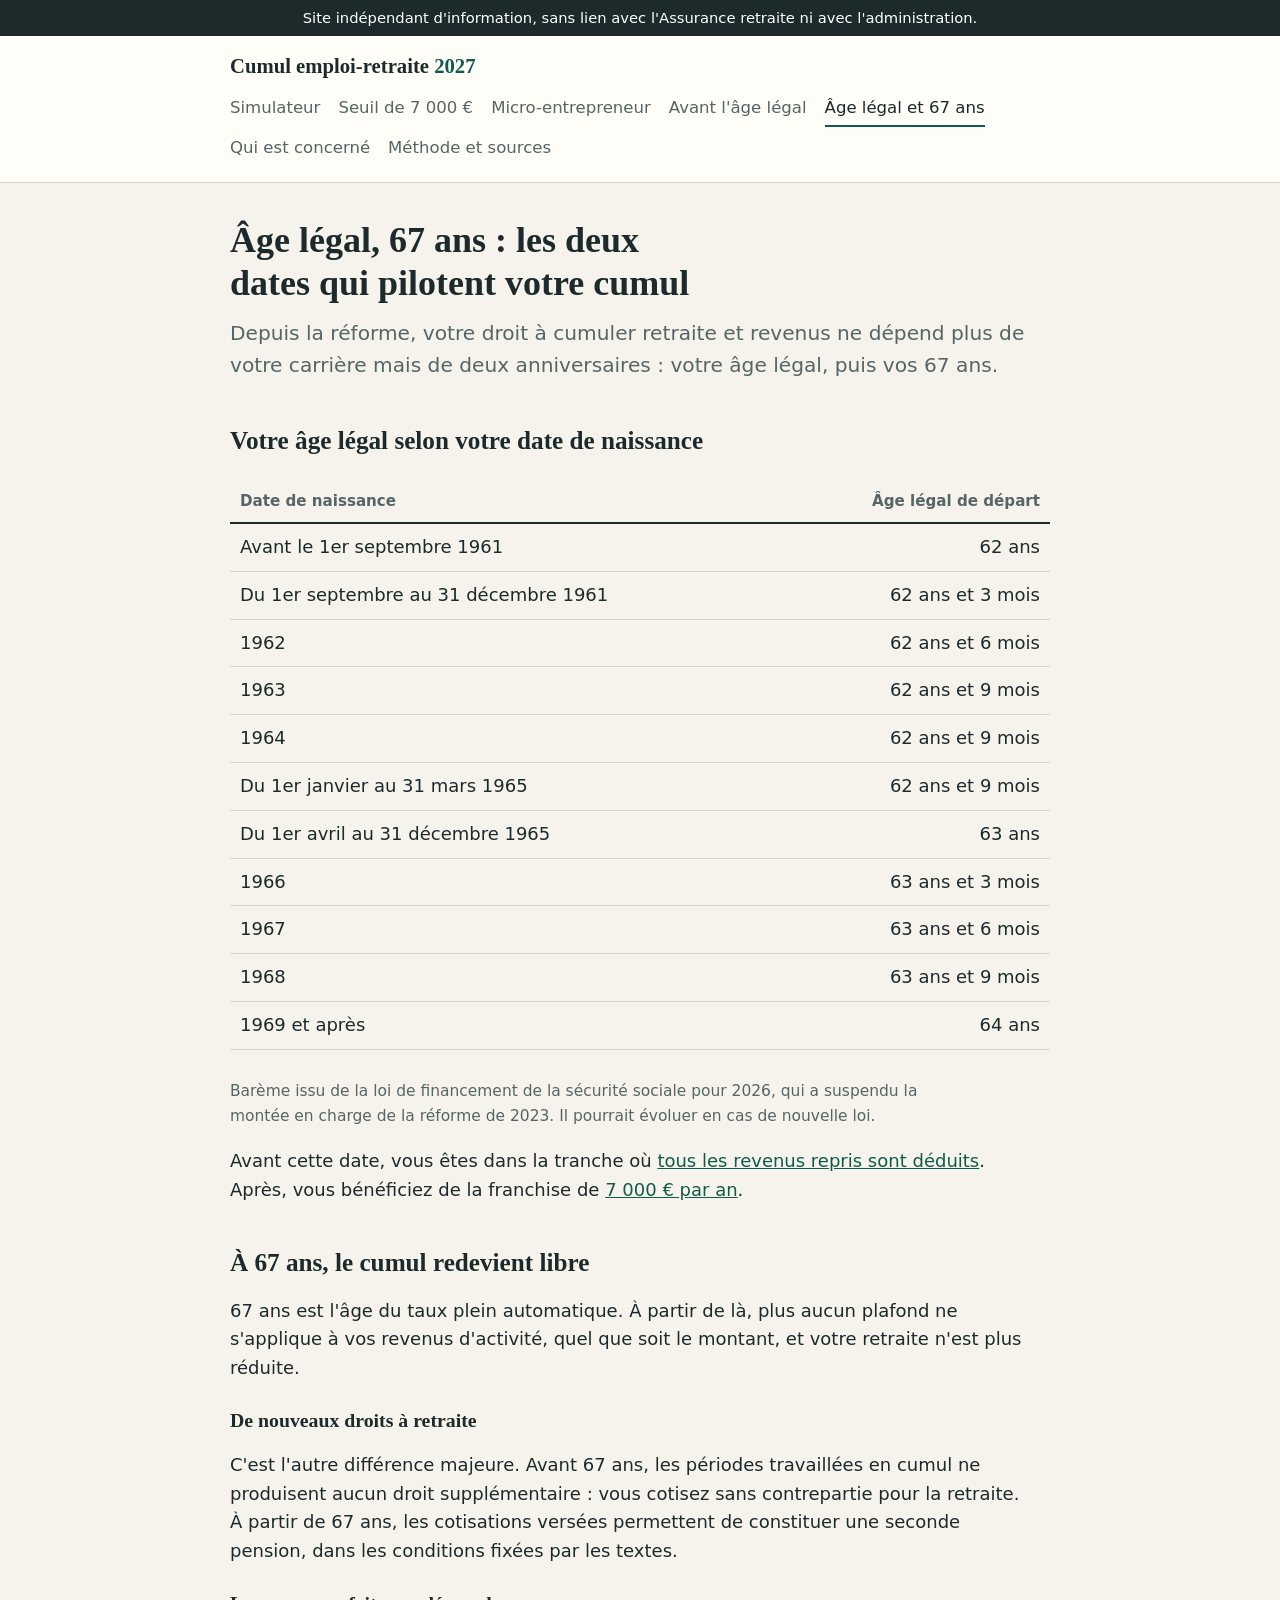
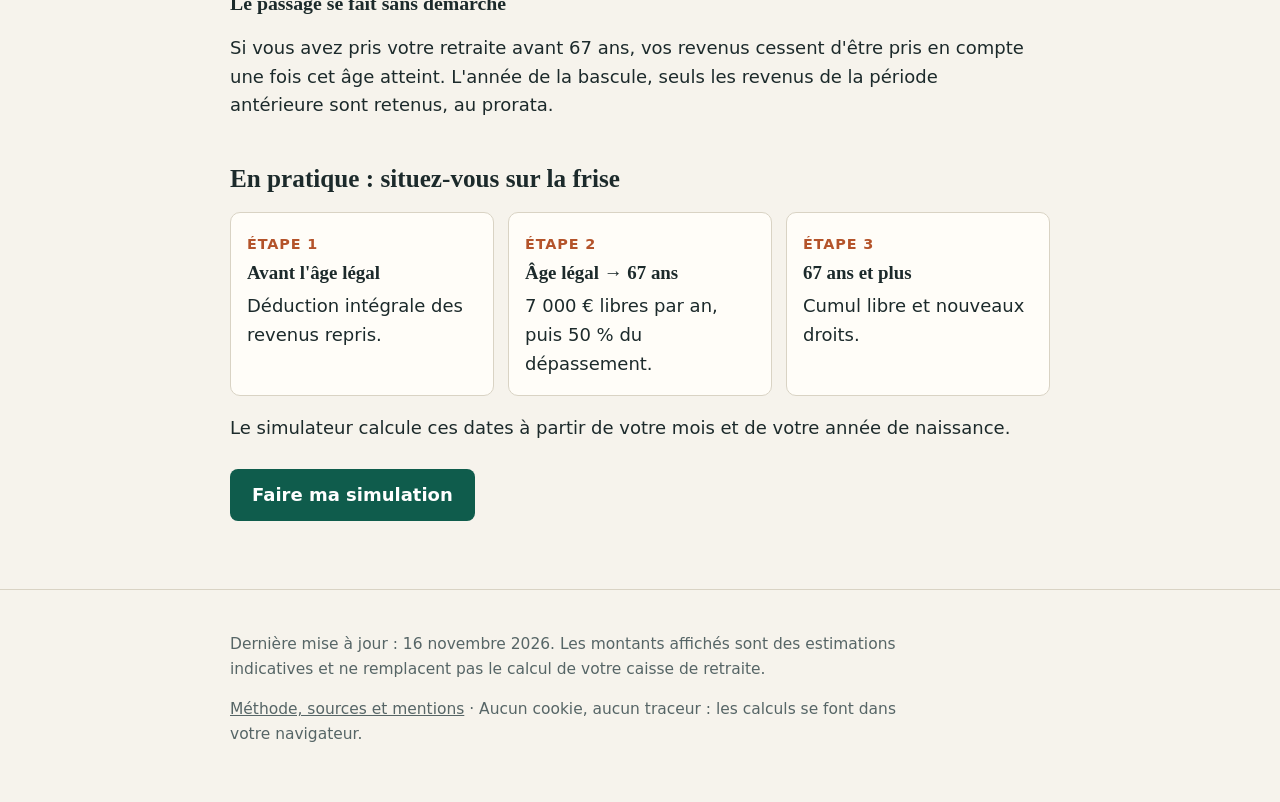
==== age-legal-67-ans.html @ e0299c95 "Add files via upload" ====
<!doctype html>
<html lang="fr">
<head>
<meta charset="utf-8">
<meta name="viewport" content="width=device-width, initial-scale=1">
<title>Âge légal par année de naissance et cumul emploi-retraite à 67 ans (2027)</title>
<meta name="description" content="Tableau de l'âge légal de départ selon l'année de naissance après la suspension de la réforme, et règles du cumul emploi-retraite libre à partir de 67 ans.">
<link rel="canonical" href="https://u-tawa.github.io/cumul-emploi-retraite/age-legal-67-ans.html">
<meta property="og:title" content="Âge légal par année de naissance et cumul emploi-retraite à 67 ans (2027)">
<meta property="og:description" content="Tableau de l'âge légal de départ selon l'année de naissance après la suspension de la réforme, et règles du cumul emploi-retraite libre à partir de 67 ans.">
<meta property="og:type" content="website">
<meta property="og:url" content="https://u-tawa.github.io/cumul-emploi-retraite/age-legal-67-ans.html">
<meta property="og:locale" content="fr_FR">
<link rel="icon" href="favicon.svg" type="image/svg+xml">
<link rel="stylesheet" href="style.css">

</head>
<body>
<div class="notice">Site indépendant d'information, sans lien avec l'Assurance retraite ni avec l'administration.</div>
<header class="site"><div class="wrap">
<a class="brand" href="index.html">Cumul emploi-retraite <span>2027</span></a>
<nav class="main" aria-label="Navigation principale"><a href="index.html">Simulateur</a><a href="plafond-7000-euros.html">Seuil de 7 000 €</a><a href="micro-entrepreneur.html">Micro-entrepreneur</a><a href="avant-age-legal.html">Avant l'âge légal</a><a href="age-legal-67-ans.html" aria-current="page">Âge légal et 67 ans</a><a href="qui-est-concerne.html">Qui est concerné</a><a href="methode-sources.html">Méthode et sources</a></nav>
</div></header>
<main class="wrap">

<h1>Âge légal, 67 ans : les deux dates qui pilotent votre cumul</h1>
<p class="lead">Depuis la réforme, votre droit à cumuler retraite et revenus ne dépend plus de votre carrière mais de deux anniversaires : votre âge légal, puis vos 67 ans.</p>

<h2>Votre âge légal selon votre date de naissance</h2>
<div class="tablewrap"><table class="data"><thead><tr><th scope="col">Date de naissance</th><th scope="col">Âge légal de départ</th></tr></thead><tbody><tr><td>Avant le 1er septembre 1961</td><td>62 ans</td></tr><tr><td>Du 1er septembre au 31 décembre 1961</td><td>62 ans et 3 mois</td></tr><tr><td>1962</td><td>62 ans et 6 mois</td></tr><tr><td>1963</td><td>62 ans et 9 mois</td></tr><tr><td>1964</td><td>62 ans et 9 mois</td></tr><tr><td>Du 1er janvier au 31 mars 1965</td><td>62 ans et 9 mois</td></tr><tr><td>Du 1er avril au 31 décembre 1965</td><td>63 ans</td></tr><tr><td>1966</td><td>63 ans et 3 mois</td></tr><tr><td>1967</td><td>63 ans et 6 mois</td></tr><tr><td>1968</td><td>63 ans et 9 mois</td></tr><tr><td>1969 et après</td><td>64 ans</td></tr></tbody></table></div>
<p class="small">Barème issu de la loi de financement de la sécurité sociale pour 2026, qui a suspendu la montée en charge de la réforme de 2023. Il pourrait évoluer en cas de nouvelle loi.</p>
<p>Avant cette date, vous êtes dans la tranche où <a href="avant-age-legal.html">tous les revenus repris sont déduits</a>. Après, vous bénéficiez de la franchise de <a href="plafond-7000-euros.html">7 000 € par an</a>.</p>

<h2>À 67 ans, le cumul redevient libre</h2>
<p>67 ans est l'âge du taux plein automatique. À partir de là, plus aucun plafond ne s'applique à vos revenus d'activité, quel que soit le montant, et votre retraite n'est plus réduite.</p>
<h3>De nouveaux droits à retraite</h3>
<p>C'est l'autre différence majeure. Avant 67 ans, les périodes travaillées en cumul ne produisent aucun droit supplémentaire : vous cotisez sans contrepartie pour la retraite. À partir de 67 ans, les cotisations versées permettent de constituer une seconde pension, dans les conditions fixées par les textes.</p>
<h3>Le passage se fait sans démarche</h3>
<p>Si vous avez pris votre retraite avant 67 ans, vos revenus cessent d'être pris en compte une fois cet âge atteint. L'année de la bascule, seuls les revenus de la période antérieure sont retenus, au prorata.</p>

<h2>En pratique : situez-vous sur la frise</h2>
<div class="steps">
<div><span class="n">Étape 1</span><b>Avant l'âge légal</b>Déduction intégrale des revenus repris.</div>
<div><span class="n">Étape 2</span><b>Âge légal → 67 ans</b>7 000 € libres par an, puis 50 % du dépassement.</div>
<div><span class="n">Étape 3</span><b>67 ans et plus</b>Cumul libre et nouveaux droits.</div>
</div>
<p>Le simulateur calcule ces dates à partir de votre mois et de votre année de naissance.</p>
<p><a class="cta" href="index.html#sim">Faire ma simulation</a></p>

</main>
<footer class="site"><div class="wrap">
<p>Dernière mise à jour : 16 novembre 2026. Les montants affichés sont des estimations indicatives et ne remplacent pas le calcul de votre caisse de retraite.</p>
<p><a href="methode-sources.html">Méthode, sources et mentions</a> · Aucun cookie, aucun traceur : les calculs se font dans votre navigateur.</p>
</div></footer>

</body>
</html>
---- style.css ----
:root{
  --ink:#1c2a2b; --muted:#566566; --paper:#f6f3ec; --card:#fffdf8; --line:#d9d3c4;
  --accent:#0f5c4c; --accent-2:#b4532a; --warn-bg:#fdf1e3; --ok-bg:#e6f2ec; --bad-bg:#fbe9e4;
}
*{box-sizing:border-box}
html{font-size:112.5%}
body{margin:0;background:var(--paper);color:var(--ink);font-family:"Segoe UI",system-ui,-apple-system,Roboto,Helvetica,Arial,sans-serif;line-height:1.6}
a{color:var(--accent)}
a:focus-visible,button:focus-visible,input:focus-visible,select:focus-visible{outline:3px solid var(--accent-2);outline-offset:2px}
.wrap{max-width:860px;margin:0 auto;padding:0 20px}
header.site{border-bottom:1px solid var(--line);background:var(--card)}
header.site .wrap{display:flex;flex-wrap:wrap;align-items:center;justify-content:space-between;gap:8px 24px;padding-top:14px;padding-bottom:14px}
.brand{font-family:Georgia,"Times New Roman",serif;font-weight:700;font-size:1.15rem;color:var(--ink);text-decoration:none}
.brand span{color:var(--accent)}
nav.main{display:flex;flex-wrap:wrap;gap:4px 18px;font-size:.92rem}
nav.main a{text-decoration:none;color:var(--muted);padding:4px 0;border-bottom:2px solid transparent}
nav.main a:hover,nav.main a[aria-current=page]{color:var(--ink);border-color:var(--accent)}
.notice{background:var(--ink);color:#fff;font-size:.82rem;text-align:center;padding:6px 12px}
h1,h2,h3{font-family:Georgia,"Times New Roman",serif;line-height:1.2;text-wrap:balance}
h1{font-size:2rem;margin:36px 0 12px}
h2{font-size:1.4rem;margin:44px 0 10px}
h3{font-size:1.1rem;margin:26px 0 6px}
.lead{font-size:1.12rem;color:var(--muted);margin:0 0 24px;max-width:62ch}
p,li{max-width:70ch}
.card{background:var(--card);border:1px solid var(--line);border-radius:10px;padding:24px;margin:24px 0}
fieldset{border:0;padding:0;margin:0 0 22px}
legend,label.q{font-weight:600;display:block;margin-bottom:6px;padding:0}
.hint{font-size:.86rem;color:var(--muted);margin:2px 0 8px}
input[type=number],select{font:inherit;padding:10px 12px;border:1.5px solid #9aa5a1;border-radius:8px;background:#fff;color:var(--ink);width:100%;max-width:280px}
.row{display:flex;flex-wrap:wrap;gap:12px}
.row>div{flex:1 1 180px;max-width:280px}
.choices{display:grid;gap:8px}
.choices label{display:flex;gap:10px;align-items:flex-start;border:1.5px solid var(--line);border-radius:8px;padding:10px 12px;background:#fff;cursor:pointer}
.choices input{margin-top:6px;accent-color:var(--accent);transform:scale(1.2)}
.choices label:has(input:checked){border-color:var(--accent);background:var(--ok-bg)}
button.go{font:inherit;font-weight:700;background:var(--accent);color:#fff;border:0;border-radius:8px;padding:13px 26px;cursor:pointer}
button.go:hover{background:#0b4a3d}
#result{scroll-margin-top:16px}
.verdict{border-radius:10px;padding:20px 22px;margin:20px 0}
.verdict.ok{background:var(--ok-bg)}.verdict.mid{background:var(--warn-bg)}.verdict.bad{background:var(--bad-bg)}
.verdict .big{font-family:Georgia,serif;font-size:1.9rem;font-weight:700;display:block;line-height:1.15;margin:4px 0 6px;font-variant-numeric:tabular-nums}
.kv{width:100%;border-collapse:collapse;margin:10px 0}
.kv td{padding:9px 0;border-bottom:1px solid var(--line);vertical-align:top}
.kv td:last-child{text-align:right;font-weight:600;white-space:nowrap;font-variant-numeric:tabular-nums;padding-left:16px}
.tablewrap{overflow-x:auto}
table.data{border-collapse:collapse;width:100%;margin:14px 0;font-variant-numeric:tabular-nums}
table.data th,table.data td{border-bottom:1px solid var(--line);padding:9px 10px;text-align:right}
table.data th:first-child,table.data td:first-child{text-align:left}
table.data thead th{font-size:.84rem;color:var(--muted);font-weight:600;border-bottom:2px solid var(--ink)}
.callout{border-left:4px solid var(--accent-2);background:var(--warn-bg);padding:14px 18px;border-radius:0 8px 8px 0;margin:20px 0}
.callout p{margin:0}
.steps{display:grid;grid-template-columns:repeat(auto-fit,minmax(220px,1fr));gap:14px;margin:18px 0}
.steps div{background:var(--card);border:1px solid var(--line);border-radius:10px;padding:16px}
.steps b{display:block;font-family:Georgia,serif;font-size:1.05rem;margin-bottom:4px}
.steps .n{color:var(--accent-2);font-weight:700;font-size:.8rem;letter-spacing:.06em;text-transform:uppercase}
details{border-bottom:1px solid var(--line);padding:12px 0}
summary{font-weight:600;cursor:pointer}
.small{font-size:.86rem;color:var(--muted)}
footer.site{border-top:1px solid var(--line);margin-top:60px;padding:26px 0 40px;font-size:.86rem;color:var(--muted)}
footer.site a{color:var(--muted)}
.cta{display:inline-block;background:var(--accent);color:#fff;text-decoration:none;font-weight:700;padding:12px 22px;border-radius:8px;margin:8px 0}
[hidden]{display:none!important}
@media (max-width:560px){h1{font-size:1.6rem}.card{padding:18px}.verdict .big{font-size:1.5rem}}
@media print{header.site nav,.notice,button.go,footer.site{display:none}body{background:#fff}}
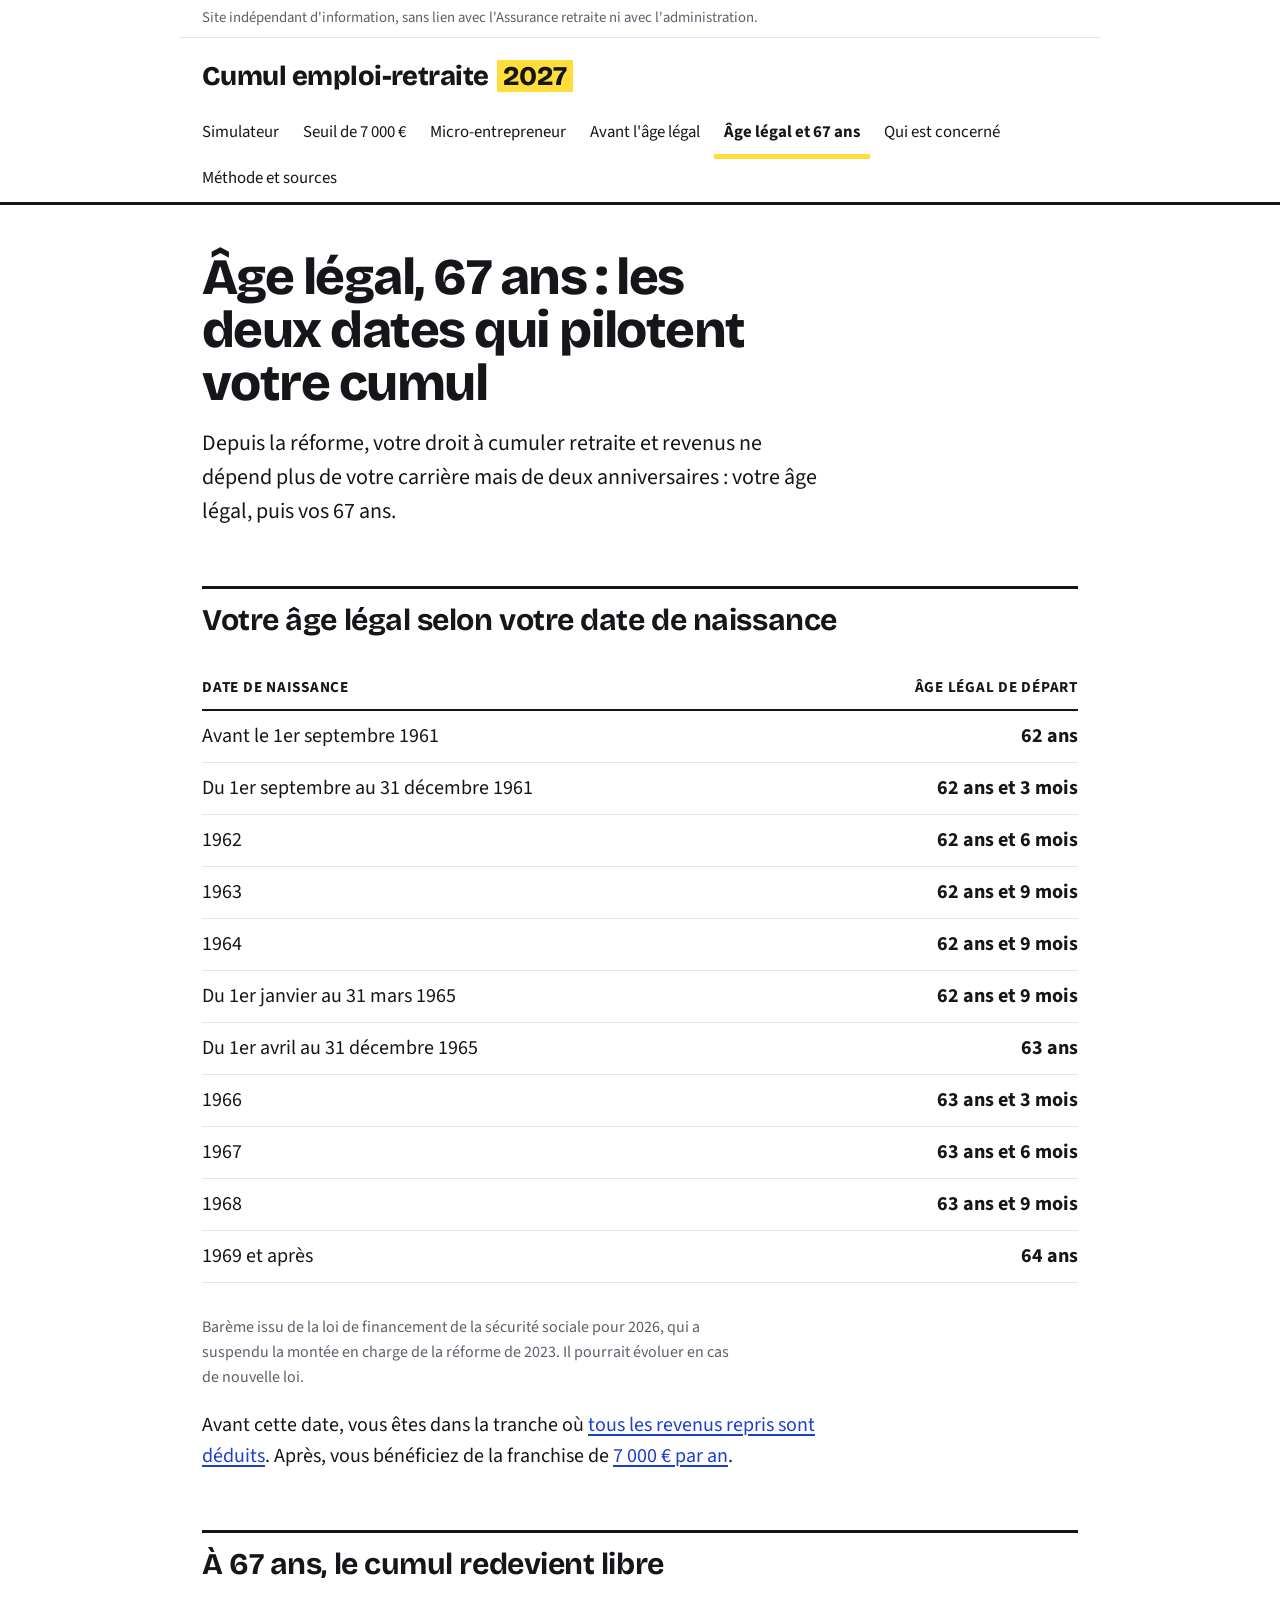
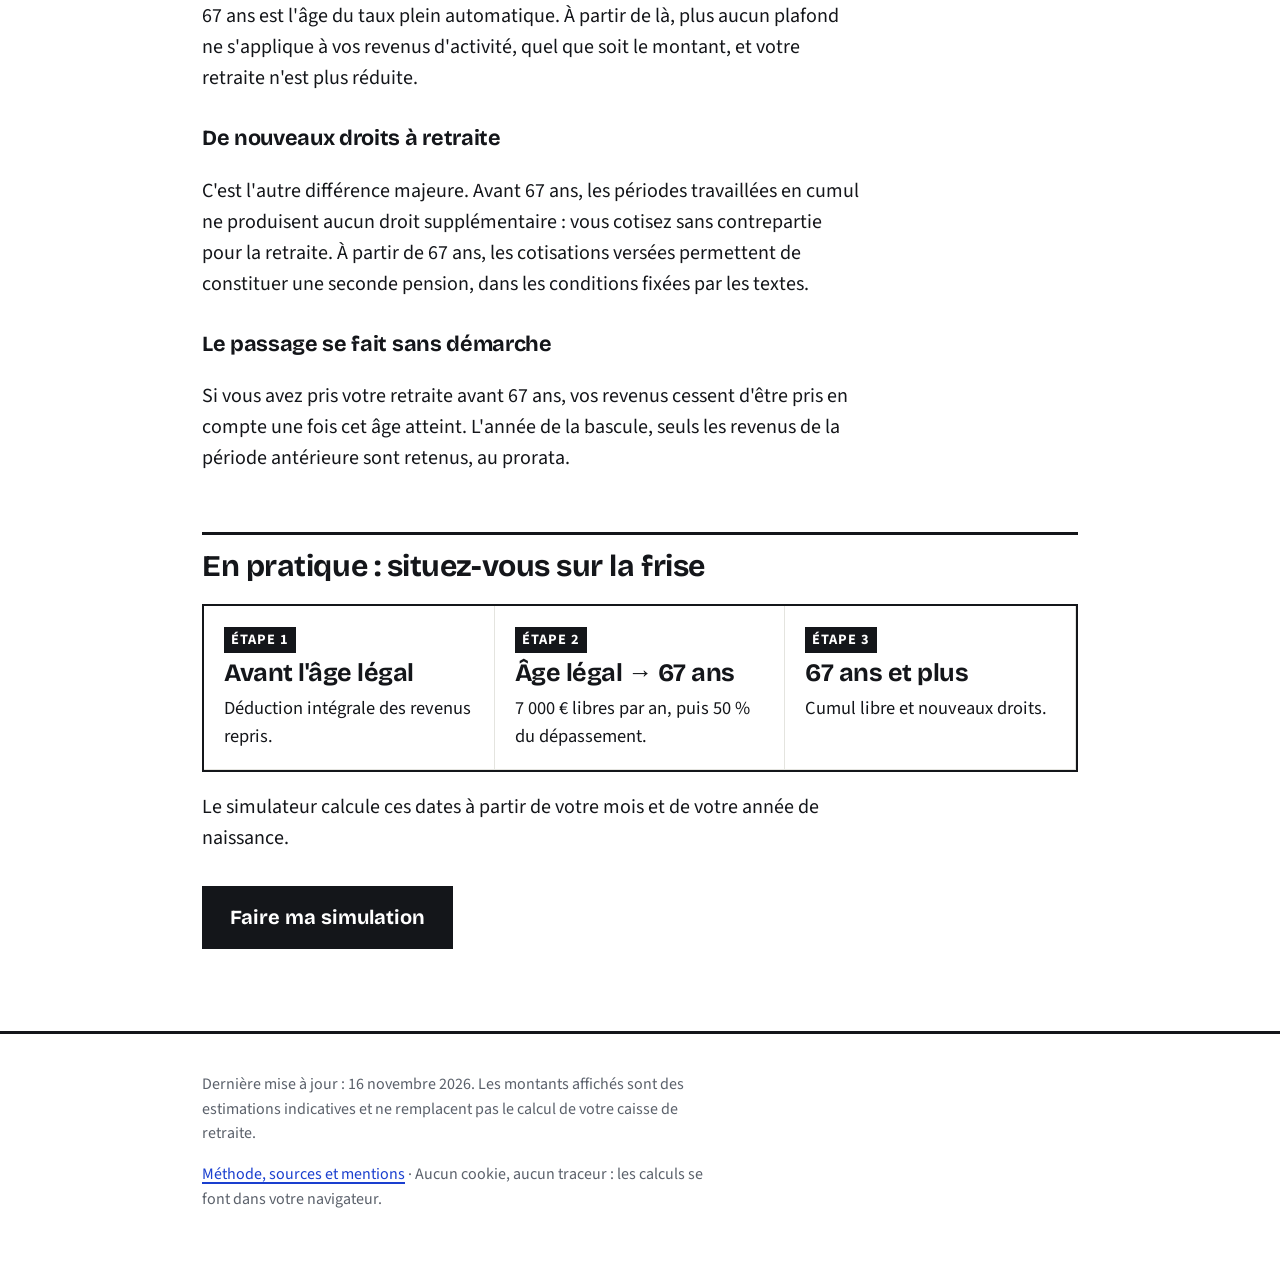
==== commit bc8d390a: "Add files via upload" ====
--- a/age-legal-67-ans.html
+++ b/age-legal-67-ans.html
@@ -19,29 +19,29 @@
 <div class="notice">Site indépendant d'information, sans lien avec l'Assurance retraite ni avec l'administration.</div>
 <header class="site"><div class="wrap">
 <a class="brand" href="index.html">Cumul emploi-retraite <span>2027</span></a>
-<nav class="main" aria-label="Navigation principale"><a href="index.html">Simulateur</a><a href="plafond-7000-euros.html">Seuil de 7 000 €</a><a href="micro-entrepreneur.html">Micro-entrepreneur</a><a href="avant-age-legal.html">Avant l'âge légal</a><a href="age-legal-67-ans.html" aria-current="page">Âge légal et 67 ans</a><a href="qui-est-concerne.html">Qui est concerné</a><a href="methode-sources.html">Méthode et sources</a></nav>
+<nav class="main" aria-label="Navigation principale"><a href="index.html">Simulateur</a><a href="plafond-7000-euros.html">Seuil de 7 000 €</a><a href="micro-entrepreneur.html">Micro-entrepreneur</a><a href="avant-age-legal.html">Avant l'âge légal</a><a href="age-legal-67-ans.html" aria-current="page">Âge légal et 67 ans</a><a href="qui-est-concerne.html">Qui est concerné</a><a href="methode-sources.html">Méthode et sources</a></nav>
 </div></header>
 <main class="wrap">
 
-<h1>Âge légal, 67 ans : les deux dates qui pilotent votre cumul</h1>
-<p class="lead">Depuis la réforme, votre droit à cumuler retraite et revenus ne dépend plus de votre carrière mais de deux anniversaires : votre âge légal, puis vos 67 ans.</p>
+<h1>Âge légal, 67 ans : les deux dates qui pilotent votre cumul</h1>
+<p class="lead">Depuis la réforme, votre droit à cumuler retraite et revenus ne dépend plus de votre carrière mais de deux anniversaires : votre âge légal, puis vos 67 ans.</p>
 
 <h2>Votre âge légal selon votre date de naissance</h2>
 <div class="tablewrap"><table class="data"><thead><tr><th scope="col">Date de naissance</th><th scope="col">Âge légal de départ</th></tr></thead><tbody><tr><td>Avant le 1er septembre 1961</td><td>62 ans</td></tr><tr><td>Du 1er septembre au 31 décembre 1961</td><td>62 ans et 3 mois</td></tr><tr><td>1962</td><td>62 ans et 6 mois</td></tr><tr><td>1963</td><td>62 ans et 9 mois</td></tr><tr><td>1964</td><td>62 ans et 9 mois</td></tr><tr><td>Du 1er janvier au 31 mars 1965</td><td>62 ans et 9 mois</td></tr><tr><td>Du 1er avril au 31 décembre 1965</td><td>63 ans</td></tr><tr><td>1966</td><td>63 ans et 3 mois</td></tr><tr><td>1967</td><td>63 ans et 6 mois</td></tr><tr><td>1968</td><td>63 ans et 9 mois</td></tr><tr><td>1969 et après</td><td>64 ans</td></tr></tbody></table></div>
 <p class="small">Barème issu de la loi de financement de la sécurité sociale pour 2026, qui a suspendu la montée en charge de la réforme de 2023. Il pourrait évoluer en cas de nouvelle loi.</p>
-<p>Avant cette date, vous êtes dans la tranche où <a href="avant-age-legal.html">tous les revenus repris sont déduits</a>. Après, vous bénéficiez de la franchise de <a href="plafond-7000-euros.html">7 000 € par an</a>.</p>
+<p>Avant cette date, vous êtes dans la tranche où <a href="avant-age-legal.html">tous les revenus repris sont déduits</a>. Après, vous bénéficiez de la franchise de <a href="plafond-7000-euros.html">7 000 € par an</a>.</p>
 
 <h2>À 67 ans, le cumul redevient libre</h2>
 <p>67 ans est l'âge du taux plein automatique. À partir de là, plus aucun plafond ne s'applique à vos revenus d'activité, quel que soit le montant, et votre retraite n'est plus réduite.</p>
 <h3>De nouveaux droits à retraite</h3>
-<p>C'est l'autre différence majeure. Avant 67 ans, les périodes travaillées en cumul ne produisent aucun droit supplémentaire : vous cotisez sans contrepartie pour la retraite. À partir de 67 ans, les cotisations versées permettent de constituer une seconde pension, dans les conditions fixées par les textes.</p>
+<p>C'est l'autre différence majeure. Avant 67 ans, les périodes travaillées en cumul ne produisent aucun droit supplémentaire : vous cotisez sans contrepartie pour la retraite. À partir de 67 ans, les cotisations versées permettent de constituer une seconde pension, dans les conditions fixées par les textes.</p>
 <h3>Le passage se fait sans démarche</h3>
 <p>Si vous avez pris votre retraite avant 67 ans, vos revenus cessent d'être pris en compte une fois cet âge atteint. L'année de la bascule, seuls les revenus de la période antérieure sont retenus, au prorata.</p>
 
-<h2>En pratique : situez-vous sur la frise</h2>
+<h2>En pratique : situez-vous sur la frise</h2>
 <div class="steps">
 <div><span class="n">Étape 1</span><b>Avant l'âge légal</b>Déduction intégrale des revenus repris.</div>
-<div><span class="n">Étape 2</span><b>Âge légal → 67 ans</b>7 000 € libres par an, puis 50 % du dépassement.</div>
+<div><span class="n">Étape 2</span><b>Âge légal → 67 ans</b>7 000 € libres par an, puis 50 % du dépassement.</div>
 <div><span class="n">Étape 3</span><b>67 ans et plus</b>Cumul libre et nouveaux droits.</div>
 </div>
 <p>Le simulateur calcule ces dates à partir de votre mois et de votre année de naissance.</p>
@@ -49,8 +49,8 @@
 
 </main>
 <footer class="site"><div class="wrap">
-<p>Dernière mise à jour : 16 novembre 2026. Les montants affichés sont des estimations indicatives et ne remplacent pas le calcul de votre caisse de retraite.</p>
-<p><a href="methode-sources.html">Méthode, sources et mentions</a> · Aucun cookie, aucun traceur : les calculs se font dans votre navigateur.</p>
+<p>Dernière mise à jour : 16 novembre 2026. Les montants affichés sont des estimations indicatives et ne remplacent pas le calcul de votre caisse de retraite.</p>
+<p><a href="methode-sources.html">Méthode, sources et mentions</a> · Aucun cookie, aucun traceur : les calculs se font dans votre navigateur.</p>
 </div></footer>
 
 </body>
--- a/style.css
+++ b/style.css
@@ -1,64 +1,83 @@
-:root{
-  --ink:#1c2a2b; --muted:#566566; --paper:#f6f3ec; --card:#fffdf8; --line:#d9d3c4;
-  --accent:#0f5c4c; --accent-2:#b4532a; --warn-bg:#fdf1e3; --ok-bg:#e6f2ec; --bad-bg:#fbe9e4;
-}
+@font-face{font-family:"Titre";src:url(titre.woff2) format("woff2");font-weight:200 800;font-display:swap}
+@font-face{font-family:"Texte";src:url(texte.woff2) format("woff2");font-weight:200 900;font-display:swap}
+:root{--ink:#14161a;--muted:#5b616b;--line:#14161a;--soft:#e4e4df;--bg:#fff;--tint:#f4f4f0;--mark:#ffdd3c;--link:#1a3fcf;--bad:#ffd9cf;--ok:#d6f3df}
 *{box-sizing:border-box}
-html{font-size:112.5%}
-body{margin:0;background:var(--paper);color:var(--ink);font-family:"Segoe UI",system-ui,-apple-system,Roboto,Helvetica,Arial,sans-serif;line-height:1.6}
-a{color:var(--accent)}
-a:focus-visible,button:focus-visible,input:focus-visible,select:focus-visible{outline:3px solid var(--accent-2);outline-offset:2px}
-.wrap{max-width:860px;margin:0 auto;padding:0 20px}
-header.site{border-bottom:1px solid var(--line);background:var(--card)}
-header.site .wrap{display:flex;flex-wrap:wrap;align-items:center;justify-content:space-between;gap:8px 24px;padding-top:14px;padding-bottom:14px}
-.brand{font-family:Georgia,"Times New Roman",serif;font-weight:700;font-size:1.15rem;color:var(--ink);text-decoration:none}
-.brand span{color:var(--accent)}
-nav.main{display:flex;flex-wrap:wrap;gap:4px 18px;font-size:.92rem}
-nav.main a{text-decoration:none;color:var(--muted);padding:4px 0;border-bottom:2px solid transparent}
-nav.main a:hover,nav.main a[aria-current=page]{color:var(--ink);border-color:var(--accent)}
-.notice{background:var(--ink);color:#fff;font-size:.82rem;text-align:center;padding:6px 12px}
-h1,h2,h3{font-family:Georgia,"Times New Roman",serif;line-height:1.2;text-wrap:balance}
-h1{font-size:2rem;margin:36px 0 12px}
-h2{font-size:1.4rem;margin:44px 0 10px}
-h3{font-size:1.1rem;margin:26px 0 6px}
-.lead{font-size:1.12rem;color:var(--muted);margin:0 0 24px;max-width:62ch}
-p,li{max-width:70ch}
-.card{background:var(--card);border:1px solid var(--line);border-radius:10px;padding:24px;margin:24px 0}
-fieldset{border:0;padding:0;margin:0 0 22px}
-legend,label.q{font-weight:600;display:block;margin-bottom:6px;padding:0}
-.hint{font-size:.86rem;color:var(--muted);margin:2px 0 8px}
-input[type=number],select{font:inherit;padding:10px 12px;border:1.5px solid #9aa5a1;border-radius:8px;background:#fff;color:var(--ink);width:100%;max-width:280px}
-.row{display:flex;flex-wrap:wrap;gap:12px}
-.row>div{flex:1 1 180px;max-width:280px}
-.choices{display:grid;gap:8px}
-.choices label{display:flex;gap:10px;align-items:flex-start;border:1.5px solid var(--line);border-radius:8px;padding:10px 12px;background:#fff;cursor:pointer}
-.choices input{margin-top:6px;accent-color:var(--accent);transform:scale(1.2)}
-.choices label:has(input:checked){border-color:var(--accent);background:var(--ok-bg)}
-button.go{font:inherit;font-weight:700;background:var(--accent);color:#fff;border:0;border-radius:8px;padding:13px 26px;cursor:pointer}
-button.go:hover{background:#0b4a3d}
+html{font-size:125%}
+body{margin:0;background:var(--bg);color:var(--ink);font-family:"Texte",Verdana,Arial,sans-serif;line-height:1.55}
+a{color:var(--link);text-underline-offset:3px;text-decoration-thickness:1.5px}
+a:hover{background:var(--mark);color:var(--ink)}
+a:focus-visible,button:focus-visible,input:focus-visible,select:focus-visible{outline:3px solid var(--link);outline-offset:2px}
+.wrap{max-width:920px;margin:0 auto;padding:0 22px}
+.notice{font-size:.74rem;color:var(--muted);padding:7px 22px;border-bottom:1px solid var(--soft);max-width:920px;margin:0 auto}
+header.site{border-bottom:3px solid var(--ink)}
+header.site .wrap{padding-top:18px;padding-bottom:0}
+.brand{font-family:"Titre",Arial,sans-serif;font-weight:800;font-size:1.35rem;letter-spacing:-.02em;color:var(--ink);text-decoration:none;display:inline-block;margin-bottom:12px}
+.brand:hover{background:none}
+.brand span{background:var(--mark);padding:0 .22em;margin-left:.1em}
+nav.main{display:flex;flex-wrap:wrap;gap:0 4px;font-size:.84rem;margin:0 -10px}
+nav.main a{text-decoration:none;color:var(--ink);padding:9px 10px;border-bottom:5px solid transparent;margin-bottom:-3px}
+nav.main a:hover{background:var(--tint)}
+nav.main a[aria-current=page]{border-color:var(--mark);font-weight:700}
+h1,h2,h3,legend,label.q{font-family:"Titre",Arial,sans-serif;letter-spacing:-.015em}
+h1{font-size:2.55rem;font-weight:800;line-height:1.04;margin:46px 0 16px;max-width:17ch;letter-spacing:-.03em}
+h2{font-size:1.5rem;font-weight:700;line-height:1.15;margin:58px 0 12px;padding-top:14px;border-top:3px solid var(--ink)}
+h3{font-size:1.08rem;font-weight:700;margin:28px 0 4px}
+.lead{font-size:1.1rem;margin:0 0 30px;max-width:56ch}
+p,li{max-width:66ch}
+li{margin-bottom:4px}
+.card{border:2px solid var(--ink);padding:8px 26px 26px;margin:28px 0;box-shadow:8px 8px 0 var(--mark);background:#fff}
+#result.card{box-shadow:8px 8px 0 var(--ink);padding-top:26px}
+fieldset{border:0;border-top:1px solid var(--soft);padding:20px 0 0;margin:20px 0 0}
+fieldset:first-child{border-top:0;margin-top:0}
+legend,label.q{font-weight:700;font-size:1.05rem;display:block;margin-bottom:8px;padding:0;float:left;width:100%}
+legend+*{clear:both}
+.hint{font-size:.8rem;color:var(--muted);margin:0 0 10px;clear:both}
+input[type=number],select{font:inherit;padding:11px 12px;border:2px solid var(--ink);border-radius:0;background:#fff;color:var(--ink);width:100%;max-width:300px}
+input[type=number]:focus,select:focus{background:#fffbe0}
+.row{display:flex;flex-wrap:wrap;gap:14px;clear:both}
+.row>div{flex:1 1 180px;max-width:300px}
+.choices{display:grid;gap:0;clear:both;border:2px solid var(--ink)}
+.choices label{display:flex;gap:12px;align-items:flex-start;padding:12px 14px;cursor:pointer;border-top:1px solid var(--soft)}
+.choices label:first-child{border-top:0}
+.choices label:hover{background:var(--tint)}
+.choices input{margin-top:5px;accent-color:var(--ink);transform:scale(1.25);flex:none}
+.choices label:has(input:checked){background:var(--mark);font-weight:700}
+input[type=checkbox]{accent-color:var(--ink);transform:scale(1.2);margin-right:6px}
+button.go{font-family:"Titre",Arial,sans-serif;font-size:1.1rem;font-weight:700;background:var(--ink);color:#fff;border:2px solid var(--ink);border-radius:0;padding:15px 30px;cursor:pointer;margin-top:10px}
+button.go:hover{background:var(--mark);color:var(--ink)}
 #result{scroll-margin-top:16px}
-.verdict{border-radius:10px;padding:20px 22px;margin:20px 0}
-.verdict.ok{background:var(--ok-bg)}.verdict.mid{background:var(--warn-bg)}.verdict.bad{background:var(--bad-bg)}
-.verdict .big{font-family:Georgia,serif;font-size:1.9rem;font-weight:700;display:block;line-height:1.15;margin:4px 0 6px;font-variant-numeric:tabular-nums}
-.kv{width:100%;border-collapse:collapse;margin:10px 0}
-.kv td{padding:9px 0;border-bottom:1px solid var(--line);vertical-align:top}
-.kv td:last-child{text-align:right;font-weight:600;white-space:nowrap;font-variant-numeric:tabular-nums;padding-left:16px}
+.verdict{padding:18px 20px;margin:0 0 20px;border-left:10px solid var(--ink);background:var(--tint)}
+.verdict.ok{background:var(--ok)}.verdict.mid{background:var(--mark)}.verdict.bad{background:var(--bad)}
+.verdict>span:first-child{font-size:.8rem;text-transform:uppercase;letter-spacing:.07em;font-weight:700}
+.verdict .big{font-family:"Titre",Arial,sans-serif;font-size:2.3rem;font-weight:800;display:block;line-height:1.05;margin:6px 0 8px;letter-spacing:-.03em;font-variant-numeric:tabular-nums}
+.verdict p{margin:0}
+.kv{width:100%;border-collapse:collapse;margin:10px 0;border-top:2px solid var(--ink)}
+.kv td{padding:10px 0;border-bottom:1px solid var(--soft);vertical-align:top}
+.kv tr:last-child td{border-bottom:2px solid var(--ink);font-weight:700}
+.kv td:last-child{text-align:right;font-weight:700;white-space:nowrap;font-variant-numeric:tabular-nums;padding-left:16px}
 .tablewrap{overflow-x:auto}
-table.data{border-collapse:collapse;width:100%;margin:14px 0;font-variant-numeric:tabular-nums}
-table.data th,table.data td{border-bottom:1px solid var(--line);padding:9px 10px;text-align:right}
-table.data th:first-child,table.data td:first-child{text-align:left}
-table.data thead th{font-size:.84rem;color:var(--muted);font-weight:600;border-bottom:2px solid var(--ink)}
-.callout{border-left:4px solid var(--accent-2);background:var(--warn-bg);padding:14px 18px;border-radius:0 8px 8px 0;margin:20px 0}
+table.data{border-collapse:collapse;width:100%;margin:16px 0;font-variant-numeric:tabular-nums}
+table.data th,table.data td{border-bottom:1px solid var(--soft);padding:10px 12px;text-align:right}
+table.data th:first-child,table.data td:first-child{text-align:left;padding-left:0}
+table.data td:last-child,table.data th:last-child{padding-right:0}
+table.data thead th{font-size:.76rem;text-transform:uppercase;letter-spacing:.05em;font-weight:700;border-bottom:2px solid var(--ink);vertical-align:bottom}
+table.data tbody tr:hover{background:var(--tint)}
+table.data td:nth-child(n+2){font-weight:700}
+.callout{background:var(--mark);padding:16px 20px;margin:24px 0;border-left:10px solid var(--ink)}
 .callout p{margin:0}
-.steps{display:grid;grid-template-columns:repeat(auto-fit,minmax(220px,1fr));gap:14px;margin:18px 0}
-.steps div{background:var(--card);border:1px solid var(--line);border-radius:10px;padding:16px}
-.steps b{display:block;font-family:Georgia,serif;font-size:1.05rem;margin-bottom:4px}
-.steps .n{color:var(--accent-2);font-weight:700;font-size:.8rem;letter-spacing:.06em;text-transform:uppercase}
-details{border-bottom:1px solid var(--line);padding:12px 0}
-summary{font-weight:600;cursor:pointer}
-.small{font-size:.86rem;color:var(--muted)}
-footer.site{border-top:1px solid var(--line);margin-top:60px;padding:26px 0 40px;font-size:.86rem;color:var(--muted)}
-footer.site a{color:var(--muted)}
-.cta{display:inline-block;background:var(--accent);color:#fff;text-decoration:none;font-weight:700;padding:12px 22px;border-radius:8px;margin:8px 0}
+.callout a{color:var(--ink)}
+.steps{display:grid;grid-template-columns:repeat(auto-fit,minmax(220px,1fr));gap:0;margin:20px 0;border:2px solid var(--ink)}
+.steps div{padding:18px 20px;border-right:1px solid var(--soft);border-bottom:1px solid var(--soft);font-size:.92rem}
+.steps b{display:block;font-family:"Titre",Arial,sans-serif;font-size:1.25rem;line-height:1.15;margin:6px 0 6px;letter-spacing:-.02em}
+.steps .n{font-weight:700;font-size:.72rem;letter-spacing:.07em;text-transform:uppercase;background:var(--ink);color:#fff;padding:2px 7px;display:inline-block}
+details{border-bottom:1px solid var(--soft);padding:14px 0}
+details:first-of-type{border-top:1px solid var(--soft)}
+summary{font-weight:700;cursor:pointer}
+summary:hover{background:var(--tint)}
+.small{font-size:.8rem;color:var(--muted);font-weight:400}
+footer.site{border-top:3px solid var(--ink);margin-top:70px;padding:22px 0 44px;font-size:.8rem;color:var(--muted)}
+.cta{display:inline-block;font-family:"Titre",Arial,sans-serif;background:var(--ink);color:#fff;text-decoration:none;font-weight:700;padding:14px 26px;margin:12px 0;border:2px solid var(--ink)}
+.cta:hover{background:var(--mark);color:var(--ink)}
 [hidden]{display:none!important}
-@media (max-width:560px){h1{font-size:1.6rem}.card{padding:18px}.verdict .big{font-size:1.5rem}}
-@media print{header.site nav,.notice,button.go,footer.site{display:none}body{background:#fff}}
+@media (max-width:600px){html{font-size:106%}h1{font-size:2rem}.card{padding:4px 16px 20px;box-shadow:5px 5px 0 var(--mark)}.verdict .big{font-size:1.7rem}}
+@media print{header.site nav,.notice,button.go,footer.site{display:none}.card{box-shadow:none}}
